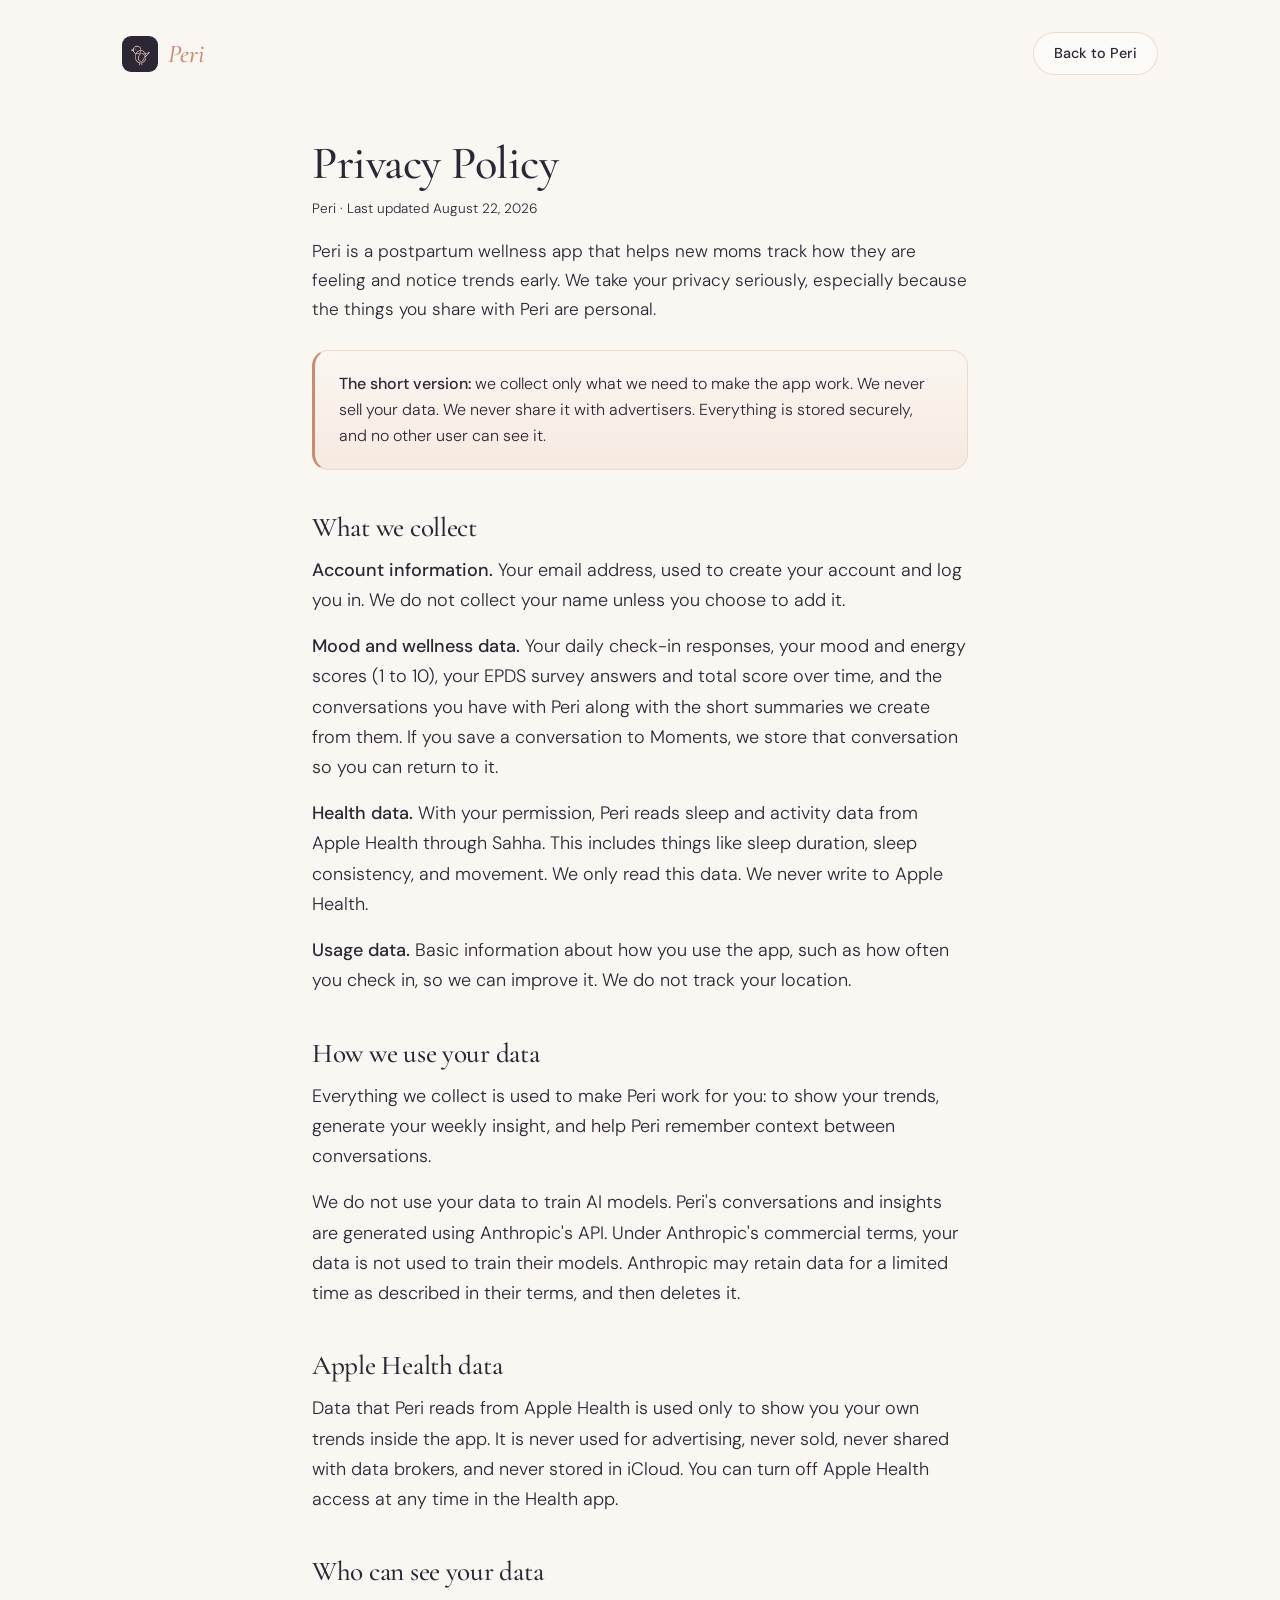
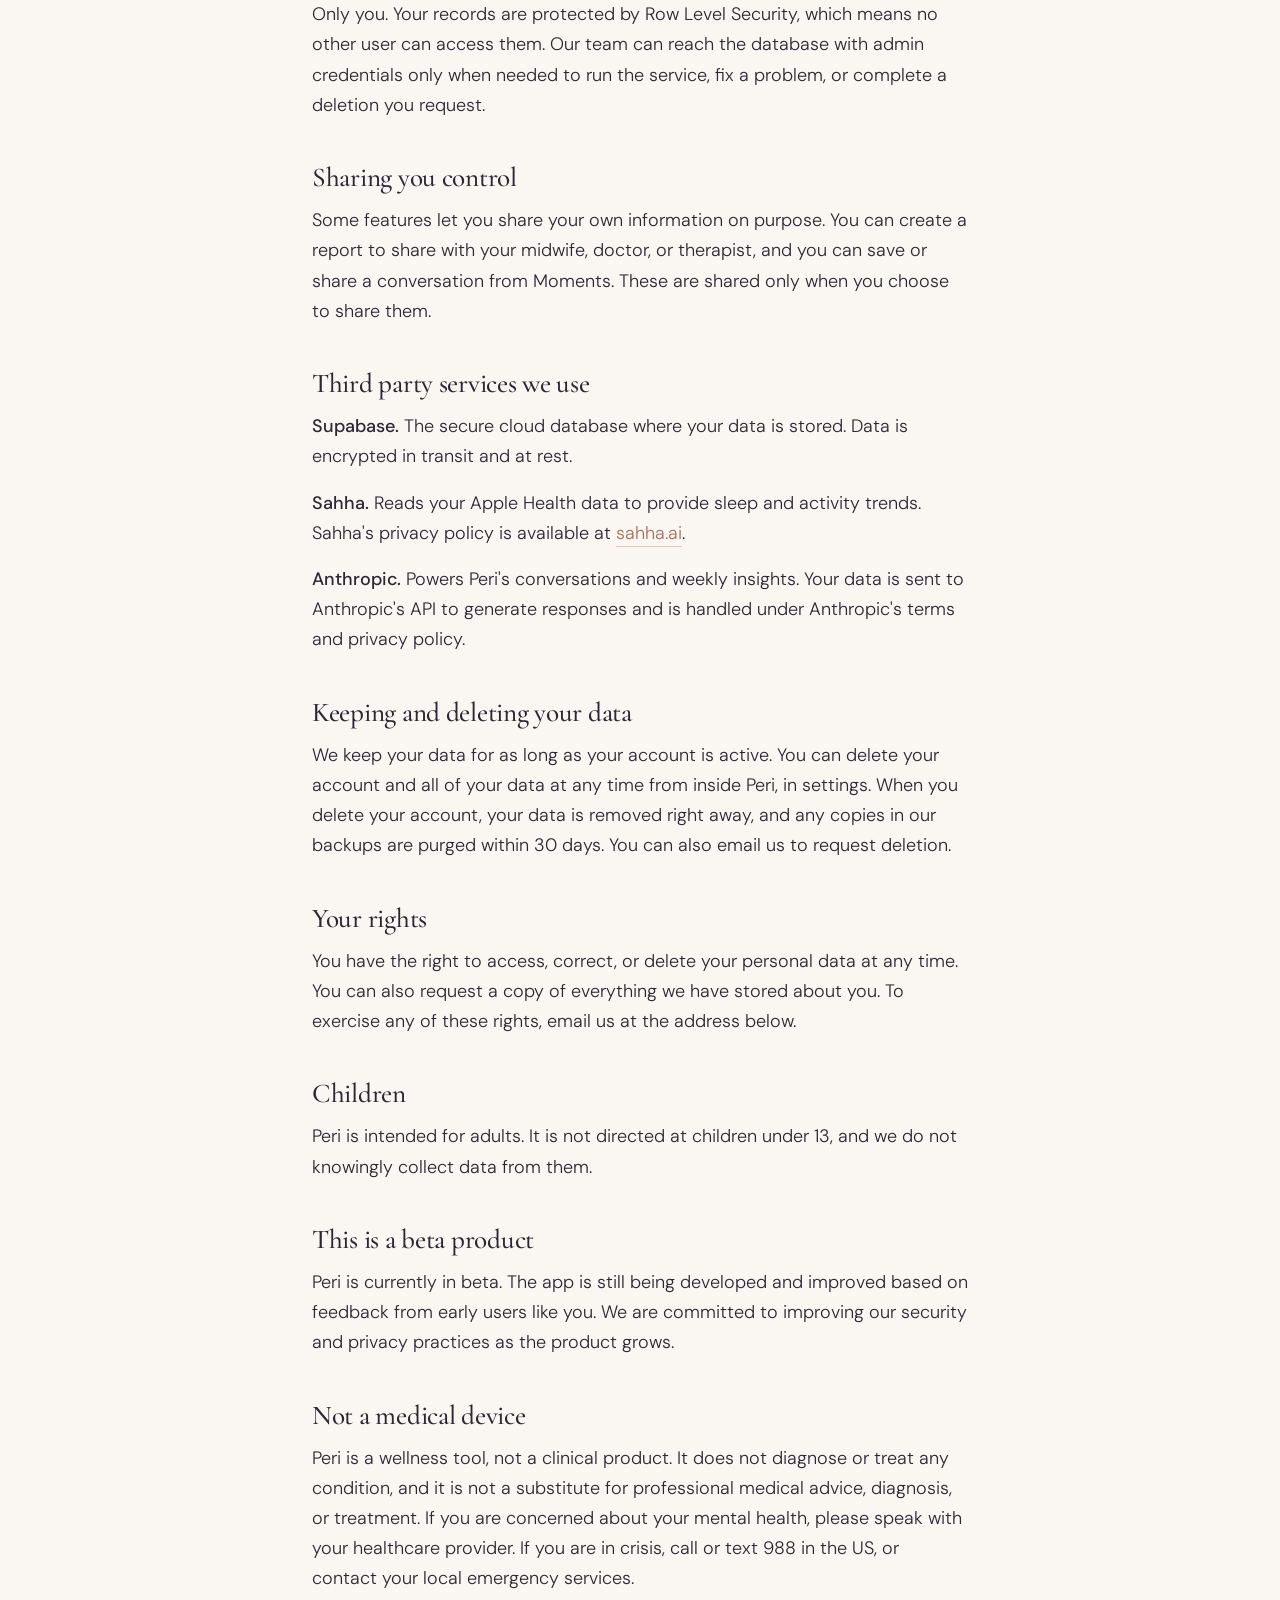
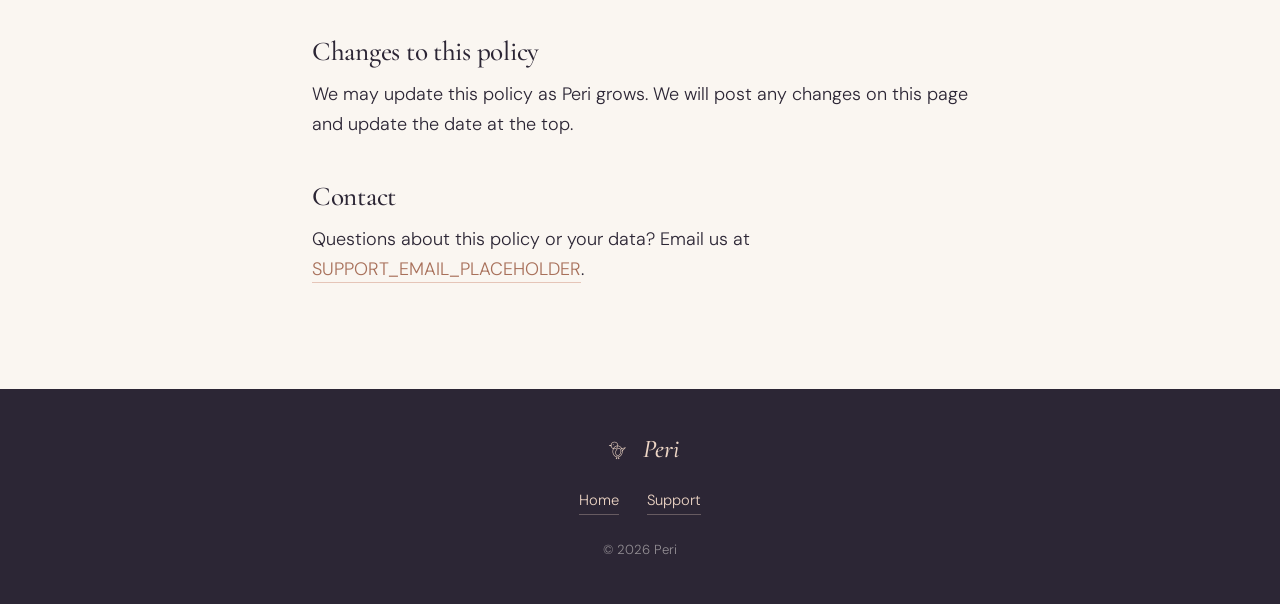
==== privacy/index.html @ 6b164f95 "Add the privacy policy page, correct the domain to heyperi.app Serves the approved policy text at /p" ====
<!doctype html>
<html lang="en">
<head>
<meta charset="utf-8">
<meta name="viewport" content="width=device-width, initial-scale=1">

<!--
  Privacy policy. Served at https://heyperi.app/privacy/

  This is the URL to give Apple in App Store Connect, under
  App Information, Privacy Policy URL.

  SUPPORT_EMAIL is still a placeholder. It appears once in the Contact
  section below and once in the footer, and both are wired to the same
  constant in the <script id="peri-config"> block, so one edit covers both.

  The policy wording is the approved text. Restyled to the site's tokens,
  not reworded. Change the "Last updated" date if you edit the content.
-->

<title>Privacy Policy, Peri</title>
<meta name="description" content="What Peri collects, how it is used, and how to delete it. We never sell your data and never share it with advertisers.">
<meta name="robots" content="index, follow">

<link rel="icon" href="../assets/favicon.png" sizes="any">
<link rel="apple-touch-icon" href="../assets/icon.png">

<meta property="og:type" content="article">
<meta property="og:title" content="Privacy Policy, Peri">
<meta property="og:description" content="What Peri collects, how it is used, and how to delete it.">
<meta name="theme-color" content="#FAF6F1">

<link rel="preconnect" href="https://fonts.googleapis.com">
<link rel="preconnect" href="https://fonts.gstatic.com" crossorigin>
<link rel="stylesheet" href="https://fonts.googleapis.com/css2?family=Cormorant+Garamond:ital,wght@0,300;0,500;1,300;1,500&family=DM+Mono:wght@300&family=DM+Sans:opsz,wght@9..40,300;9..40,500&display=swap">
<link rel="stylesheet" href="../styles.css">
</head>
<body>

<script id="peri-config">
  /* Same three constants as the home page. Keep them in sync. */
  const SUPPORT_EMAIL = 'SUPPORT_EMAIL_PLACEHOLDER';
</script>

<a class="skip-link" href="#main">Skip to content</a>

<header class="site-header">
  <a class="wordmark" href="../" aria-label="Peri, home">
    <img class="wordmark__icon" src="../assets/icon.png" alt="" width="36" height="36">
    <span class="wordmark__text">Peri</span>
  </a>
  <a class="header-link" href="../">Back to Peri</a>
</header>

<main class="legal" id="main">

  <h1>Privacy Policy</h1>
  <p class="legal__updated">Peri &middot; Last updated August 22, 2026</p>

  <p class="legal__lead">Peri is a postpartum wellness app that helps new moms track how they are feeling and notice trends early. We take your privacy seriously, especially because the things you share with Peri are personal.</p>

  <div class="legal__callout"><strong>The short version:</strong> we collect only what we need to make the app work. We never sell your data. We never share it with advertisers. Everything is stored securely, and no other user can see it.</div>

  <h2>What we collect</h2>
  <p><strong>Account information.</strong> Your email address, used to create your account and log you in. We do not collect your name unless you choose to add it.</p>
  <p><strong>Mood and wellness data.</strong> Your daily check-in responses, your mood and energy scores (1 to 10), your EPDS survey answers and total score over time, and the conversations you have with Peri along with the short summaries we create from them. If you save a conversation to Moments, we store that conversation so you can return to it.</p>
  <p><strong>Health data.</strong> With your permission, Peri reads sleep and activity data from Apple Health through Sahha. This includes things like sleep duration, sleep consistency, and movement. We only read this data. We never write to Apple Health.</p>
  <p><strong>Usage data.</strong> Basic information about how you use the app, such as how often you check in, so we can improve it. We do not track your location.</p>

  <h2>How we use your data</h2>
  <p>Everything we collect is used to make Peri work for you: to show your trends, generate your weekly insight, and help Peri remember context between conversations.</p>
  <p>We do not use your data to train AI models. Peri's conversations and insights are generated using Anthropic's API. Under Anthropic's commercial terms, your data is not used to train their models. Anthropic may retain data for a limited time as described in their terms, and then deletes it.</p>

  <h2>Apple Health data</h2>
  <p>Data that Peri reads from Apple Health is used only to show you your own trends inside the app. It is never used for advertising, never sold, never shared with data brokers, and never stored in iCloud. You can turn off Apple Health access at any time in the Health app.</p>

  <h2>Who can see your data</h2>
  <p>Only you. Your records are protected by Row Level Security, which means no other user can access them. Our team can reach the database with admin credentials only when needed to run the service, fix a problem, or complete a deletion you request.</p>

  <h2>Sharing you control</h2>
  <p>Some features let you share your own information on purpose. You can create a report to share with your midwife, doctor, or therapist, and you can save or share a conversation from Moments. These are shared only when you choose to share them.</p>

  <h2>Third party services we use</h2>
  <p><strong>Supabase.</strong> The secure cloud database where your data is stored. Data is encrypted in transit and at rest.</p>
  <p><strong>Sahha.</strong> Reads your Apple Health data to provide sleep and activity trends. Sahha's privacy policy is available at <a href="https://sahha.ai" target="_blank" rel="noopener">sahha.ai</a>.</p>
  <p><strong>Anthropic.</strong> Powers Peri's conversations and weekly insights. Your data is sent to Anthropic's API to generate responses and is handled under Anthropic's terms and privacy policy.</p>

  <h2>Keeping and deleting your data</h2>
  <p>We keep your data for as long as your account is active. You can delete your account and all of your data at any time from inside Peri, in settings. When you delete your account, your data is removed right away, and any copies in our backups are purged within 30 days. You can also email us to request deletion.</p>

  <h2>Your rights</h2>
  <p>You have the right to access, correct, or delete your personal data at any time. You can also request a copy of everything we have stored about you. To exercise any of these rights, email us at the address below.</p>

  <h2>Children</h2>
  <p>Peri is intended for adults. It is not directed at children under 13, and we do not knowingly collect data from them.</p>

  <h2>This is a beta product</h2>
  <p>Peri is currently in beta. The app is still being developed and improved based on feedback from early users like you. We are committed to improving our security and privacy practices as the product grows.</p>

  <h2>Not a medical device</h2>
  <p>Peri is a wellness tool, not a clinical product. It does not diagnose or treat any condition, and it is not a substitute for professional medical advice, diagnosis, or treatment. If you are concerned about your mental health, please speak with your healthcare provider. If you are in crisis, call or text 988 in the US, or contact your local emergency services.</p>

  <h2>Changes to this policy</h2>
  <p>We may update this policy as Peri grows. We will post any changes on this page and update the date at the top.</p>

  <h2>Contact</h2>
  <p>Questions about this policy or your data? Email us at <a href="mailto:SUPPORT_EMAIL_PLACEHOLDER" data-support>SUPPORT_EMAIL_PLACEHOLDER</a>.</p>

</main>

<footer class="site-footer">
  <div class="site-footer__inner">
    <a class="wordmark wordmark--dark" href="../" aria-label="Peri, home">
      <img class="wordmark__icon" src="../assets/icon.png" alt="" width="32" height="32" loading="lazy">
      <span class="wordmark__text">Peri</span>
    </a>
    <nav class="footer-links" aria-label="Footer">
      <a href="../">Home</a>
      <a href="mailto:SUPPORT_EMAIL_PLACEHOLDER" data-support>Support</a>
    </nav>
    <p class="copyright">&copy; 2026 Peri</p>
  </div>
</footer>

<script>
  (function () {
    if (typeof SUPPORT_EMAIL !== 'string') return;
    Array.prototype.forEach.call(document.querySelectorAll('[data-support]'), function (el) {
      el.setAttribute('href', 'mailto:' + SUPPORT_EMAIL);
      /* The Contact link shows the address itself, the footer one says "Support". */
      if (el.textContent.indexOf('PLACEHOLDER') !== -1) el.textContent = SUPPORT_EMAIL;
    });
  })();
</script>

</body>
</html>
---- styles.css ----
/* ==========================================================================
   Peri, marketing site
   Plain CSS, no build step. Mobile first.
   ========================================================================== */

:root {
  /* Palette. Single source of truth. */
  --clay:      #C98B72;
  --clay-dark: #A8705A;
  --blush:     #EDD5C5;
  --sage:      #8FA68E;
  --dusk:      #8B7B8B;
  --night:     #2C2635;
  --cream:     #FAF6F1;

  /* Type */
  --font-display: 'Cormorant Garamond', Georgia, 'Times New Roman', serif;
  --font-ui: 'DM Sans', -apple-system, BlinkMacSystemFont, 'Segoe UI', Helvetica, Arial, sans-serif;
  --font-mono: 'DM Mono', ui-monospace, SFMono-Regular, Menlo, monospace;

  /* Shape */
  --radius-card: 16px;
  --radius-pill: 50px;

  /* Rhythm */
  --pad-card: 24px;
  --gutter: 20px;
  --max-width: 1100px;
  --section-gap: 72px;

  /* Derived surfaces */
  --card-gradient: linear-gradient(180deg, var(--cream) 0%, #F6EAE0 100%);
  --card-border: rgba(237, 213, 197, 0.85);
}

*, *::before, *::after { box-sizing: border-box; }

html { -webkit-text-size-adjust: 100%; scroll-behavior: smooth; }

body {
  margin: 0;
  background: var(--cream);
  color: var(--night);
  font-family: var(--font-ui);
  font-weight: 300;
  font-size: 17px;
  line-height: 1.6;
  -webkit-font-smoothing: antialiased;
  text-rendering: optimizeLegibility;
}

img { max-width: 100%; height: auto; display: block; }

a { color: var(--clay-dark); }

/* Focus, visible and calm. */
a:focus-visible,
button:focus-visible {
  outline: 2px solid var(--clay-dark);
  outline-offset: 4px;
  border-radius: 4px;
}

.visually-hidden {
  position: absolute;
  width: 1px; height: 1px;
  padding: 0; margin: -1px;
  overflow: hidden;
  clip: rect(0 0 0 0);
  white-space: nowrap;
  border: 0;
}

.skip-link {
  position: absolute;
  left: -9999px;
  top: 0;
  background: var(--night);
  color: var(--cream);
  padding: 12px 20px;
  border-radius: 0 0 var(--radius-card) 0;
  z-index: 20;
  font-weight: 500;
  text-decoration: none;
}
.skip-link:focus { left: 0; }

/* --------------------------------------------------------------------------
   Shared type
   -------------------------------------------------------------------------- */

h1, h2, h3 {
  font-family: var(--font-display);
  font-weight: 500;   /* never bold */
  line-height: 1.14;
  letter-spacing: -0.01em;
  margin: 0;
  color: var(--night);
}

h1 { font-size: clamp(2.5rem, 7.5vw, 3.75rem); }
h2 { font-size: clamp(2rem, 6vw, 2.9rem); }
h3 { font-size: clamp(1.75rem, 5vw, 2.35rem); }

p { margin: 0; }

.eyebrow {
  font-family: var(--font-ui);
  font-weight: 500;
  font-size: 0.72rem;
  letter-spacing: 0.12em;
  text-transform: uppercase;
  color: var(--clay);
  margin-bottom: 14px;
}

.lede {
  font-size: 1.05rem;
  line-height: 1.7;
  color: var(--dusk);
  max-width: 34em;
}

/* --------------------------------------------------------------------------
   App Store badge
   -------------------------------------------------------------------------- */

.badge-link {
  display: inline-block;
  border-radius: 10px;
  transition: transform 200ms ease, opacity 200ms ease;
}
.badge-link img { width: 180px; height: auto; }
.badge-link:hover { transform: translateY(-2px); opacity: 0.88; }
.badge-link:focus-visible { outline-offset: 6px; }

/* --------------------------------------------------------------------------
   Header
   -------------------------------------------------------------------------- */

.site-header {
  max-width: var(--max-width);
  margin: 0 auto;
  padding: 22px var(--gutter);
  display: flex;
  align-items: center;
  justify-content: space-between;
  gap: 16px;
}

.wordmark {
  display: inline-flex;
  align-items: center;
  gap: 10px;
  text-decoration: none;
}
.wordmark__icon {
  width: 36px; height: 36px;
  border-radius: 9px;
}
.wordmark__text {
  font-family: var(--font-display);
  font-style: italic;
  font-weight: 500;
  font-size: 1.6rem;
  line-height: 1;
  color: var(--clay);
}
.wordmark--dark .wordmark__text { color: var(--blush); }
.wordmark--dark .wordmark__icon { width: 32px; height: 32px; }

.header-link {
  font-family: var(--font-ui);
  font-weight: 500;
  font-size: 0.9rem;
  text-decoration: none;
  color: var(--night);
  border: 1px solid var(--card-border);
  background: rgba(255, 255, 255, 0.5);
  padding: 9px 20px;
  border-radius: var(--radius-pill);
  transition: background 200ms ease, color 200ms ease, border-color 200ms ease;
}
.header-link:hover {
  background: var(--clay);
  border-color: var(--clay);
  color: #fff;
}

/* --------------------------------------------------------------------------
   Phone mockups
   -------------------------------------------------------------------------- */

.phone {
  margin: 0;
  background: var(--night);
  border-radius: 30px;
  padding: 8px;
  width: 100%;
  max-width: 240px;
  box-shadow:
    0 1px 2px rgba(44, 38, 53, 0.10),
    0 22px 48px -18px rgba(44, 38, 53, 0.36);
}
.phone img {
  width: 100%;
  border-radius: 23px;
  display: block;
}

/* --------------------------------------------------------------------------
   Hero
   -------------------------------------------------------------------------- */

.hero {
  max-width: var(--max-width);
  margin: 0 auto;
  padding: 24px var(--gutter) var(--section-gap);
  display: grid;
  gap: 48px;
}

.hero__text { max-width: 34em; }
.hero h1 { margin-bottom: 20px; }
.hero .lede { margin-bottom: 32px; }
.hero__note {
  margin-top: 16px;
  font-size: 0.85rem;
  color: var(--dusk);
}

.hero__media {
  display: flex;
  justify-content: center;
  align-items: flex-end;
  gap: 0;
}
.hero__media .phone--back {
  display: none;   /* one phone on small screens */
}

/* --------------------------------------------------------------------------
   Feature rows
   -------------------------------------------------------------------------- */

.features {
  max-width: var(--max-width);
  margin: 0 auto;
  padding: 0 var(--gutter);
  display: grid;
  gap: 28px;
}

.feature {
  background: var(--card-gradient);
  border: 1px solid var(--card-border);
  border-radius: var(--radius-card);
  padding: 32px var(--pad-card) 0;
  display: grid;
  gap: 28px;
  overflow: hidden;
}

.feature__text h3 { margin-bottom: 12px; }
.feature__text p {
  color: var(--dusk);
  font-size: 1.02rem;
  max-width: 30em;
}

.feature__media {
  margin: 0 auto;
  max-width: 204px;
  /* The phone sits into the bottom edge of the card, like the App Store frames. */
  margin-bottom: -56px;
}

/* Reveal on scroll. Neutralised under prefers-reduced-motion, below. */
.reveal {
  opacity: 0;
  transform: translateY(18px);
  transition: opacity 640ms ease, transform 640ms ease;
}
.reveal.is-visible {
  opacity: 1;
  transform: none;
}

/* --------------------------------------------------------------------------
   Trust strip
   -------------------------------------------------------------------------- */

.trust {
  background: var(--night);
  color: var(--cream);
  margin-top: var(--section-gap);
  padding: 56px 0;
}
.trust__inner {
  max-width: var(--max-width);
  margin: 0 auto;
  padding: 0 var(--gutter);
}
.trust__list {
  list-style: none;
  margin: 0;
  padding: 0;
  display: grid;
  gap: 32px;
}
.trust__list li {
  display: block;
  font-size: 1rem;
  line-height: 1.65;
  color: rgba(250, 246, 241, 0.72);
}
.trust__list strong {
  display: block;
  font-family: var(--font-display);
  font-weight: 500;
  font-size: 1.5rem;
  line-height: 1.25;
  color: var(--cream);
  margin-bottom: 8px;
}
.trust__mark {
  display: block;
  width: 26px;
  height: 1px;
  background: var(--sage);
  margin-bottom: 18px;
}

/* --------------------------------------------------------------------------
   Closing CTA
   -------------------------------------------------------------------------- */

.closing {
  max-width: var(--max-width);
  margin: 0 auto;
  padding: var(--section-gap) var(--gutter);
  text-align: center;
}
.closing h2 { margin-bottom: 16px; }
.closing p {
  color: var(--dusk);
  margin: 0 auto 32px;
  max-width: 26em;
}

/* --------------------------------------------------------------------------
   Footer
   -------------------------------------------------------------------------- */

.site-footer {
  background: var(--night);
  color: rgba(250, 246, 241, 0.7);
  padding: 44px 0;
}
.site-footer__inner {
  max-width: var(--max-width);
  margin: 0 auto;
  padding: 0 var(--gutter);
  display: grid;
  gap: 24px;
  justify-items: center;
  text-align: center;
}
.footer-links {
  display: flex;
  gap: 28px;
  flex-wrap: wrap;
  justify-content: center;
}
.footer-links a {
  color: var(--blush);
  text-decoration: none;
  font-size: 0.92rem;
  border-bottom: 1px solid rgba(237, 213, 197, 0.3);
  padding-bottom: 2px;
  transition: color 200ms ease, border-color 200ms ease;
}
.footer-links a:hover {
  color: #fff;
  border-color: rgba(255, 255, 255, 0.7);
}
.footer-links a:focus-visible { outline-color: var(--blush); }
.copyright {
  font-size: 0.82rem;
  color: rgba(250, 246, 241, 0.5);
}

/* --------------------------------------------------------------------------
   Legal pages (privacy)
   -------------------------------------------------------------------------- */

.legal {
  max-width: 720px;
  margin: 0 auto;
  padding: 24px var(--gutter) 88px;
}

.legal h1 {
  font-size: clamp(2.25rem, 6.5vw, 2.9rem);
  margin-bottom: 8px;
}

.legal__updated {
  font-family: var(--font-ui);
  font-size: 0.85rem;
  color: var(--dusk);
  margin-bottom: 36px;
}

.legal__lead {
  font-size: 1.08rem;
  line-height: 1.68;
  margin-bottom: 4px;
}

.legal__callout {
  background: var(--card-gradient);
  border: 1px solid var(--card-border);
  border-left: 3px solid var(--clay);
  border-radius: var(--radius-card);
  padding: 20px 24px;
  margin: 26px 0 8px;
  font-size: 1rem;
  line-height: 1.62;
}

.legal h2 {
  font-size: clamp(1.4rem, 4vw, 1.7rem);
  margin: 42px 0 12px;
}

.legal p {
  margin-bottom: 16px;
  color: var(--night);
  line-height: 1.68;
}

/* The lead-in phrase that opens several paragraphs. DM Sans 500 is the
   heaviest weight we load, so this never renders faux bold. */
.legal strong {
  font-weight: 500;
  color: var(--night);
}

.legal a {
  color: var(--clay-dark);
  text-decoration: none;
  border-bottom: 1px solid rgba(201, 139, 114, 0.45);
  padding-bottom: 1px;
  transition: border-color 200ms ease;
}
.legal a:hover { border-bottom-color: var(--clay-dark); }

@media (min-width: 700px) {
  .legal { padding-top: 40px; }
}

/* --------------------------------------------------------------------------
   Tablet and up
   -------------------------------------------------------------------------- */

@media (min-width: 700px) {
  :root {
    --gutter: 32px;
    --pad-card: 40px;
    --section-gap: 104px;
  }

  body { font-size: 18px; }

  .trust__list {
    grid-template-columns: repeat(3, 1fr);
    gap: 40px;
  }

  .closing p { margin-bottom: 36px; }
}

/* --------------------------------------------------------------------------
   Desktop
   -------------------------------------------------------------------------- */

@media (min-width: 960px) {
  .site-header { padding-top: 32px; }

  .hero {
    grid-template-columns: 1fr 1fr;
    align-items: center;
    gap: 56px;
    padding-top: 40px;
    padding-bottom: 72px;
  }
  .hero__media {
    align-items: center;
    justify-content: flex-end;
  }
  .hero__media .phone--back {
    display: block;
    max-width: 210px;
    margin-right: -56px;
    transform: translateY(-22px) rotate(-4deg);
    z-index: 0;
  }
  .hero__media .phone--front {
    max-width: 250px;
    position: relative;
    z-index: 1;
  }

  .features { gap: 32px; }

  .feature {
    grid-template-columns: 1fr 1fr;
    align-items: center;
    gap: 40px;
    padding: 56px var(--pad-card) 0;
    min-height: 400px;
  }
  .feature__text { padding-bottom: 56px; }

  .feature__media {
    max-width: 246px;
    margin-bottom: -64px;
    justify-self: center;
  }

  /* Alternate the sides, text right on every other row. */
  .feature:nth-of-type(even) .feature__media { order: -1; }
}

/* --------------------------------------------------------------------------
   Reduced motion
   -------------------------------------------------------------------------- */

@media (prefers-reduced-motion: reduce) {
  html { scroll-behavior: auto; }
  *, *::before, *::after {
    animation-duration: 0.001ms !important;
    animation-iteration-count: 1 !important;
    transition-duration: 0.001ms !important;
    scroll-behavior: auto !important;
  }
  .reveal { opacity: 1; transform: none; }
  .badge-link:hover { transform: none; }
}
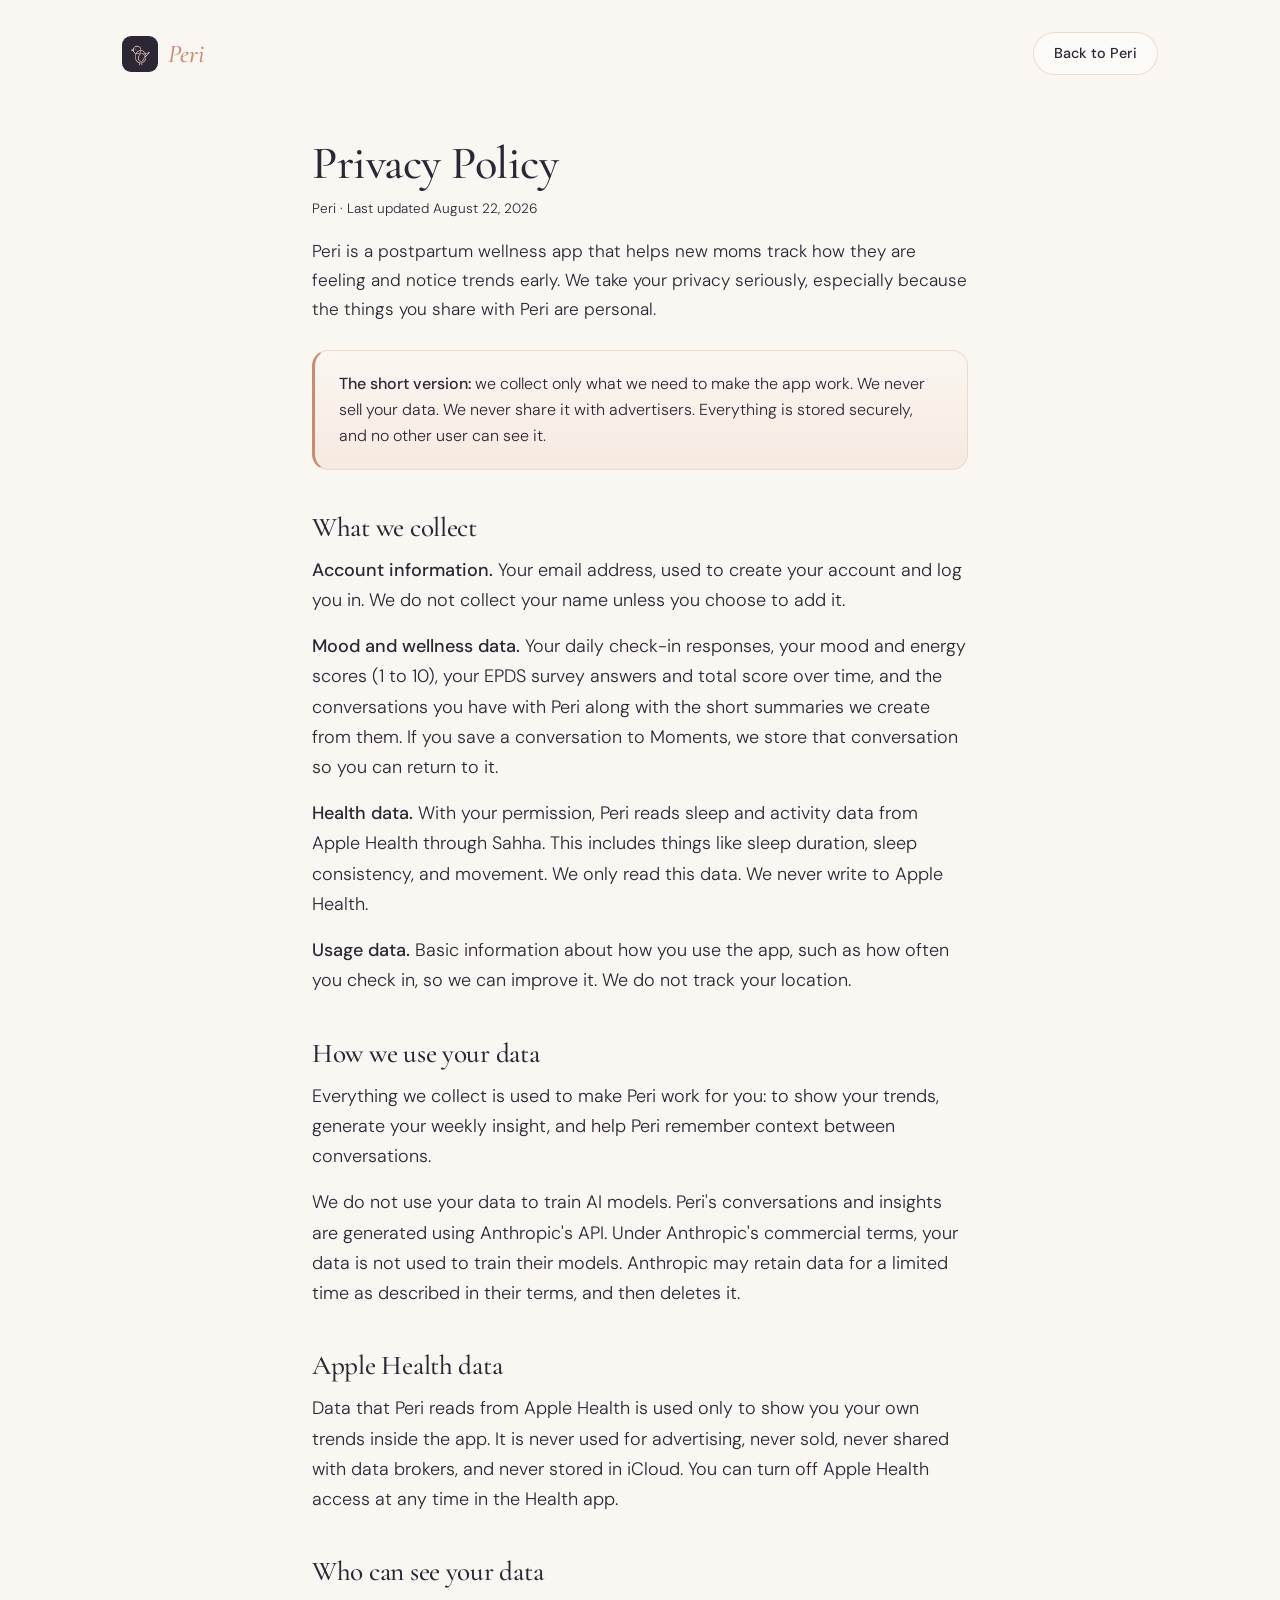
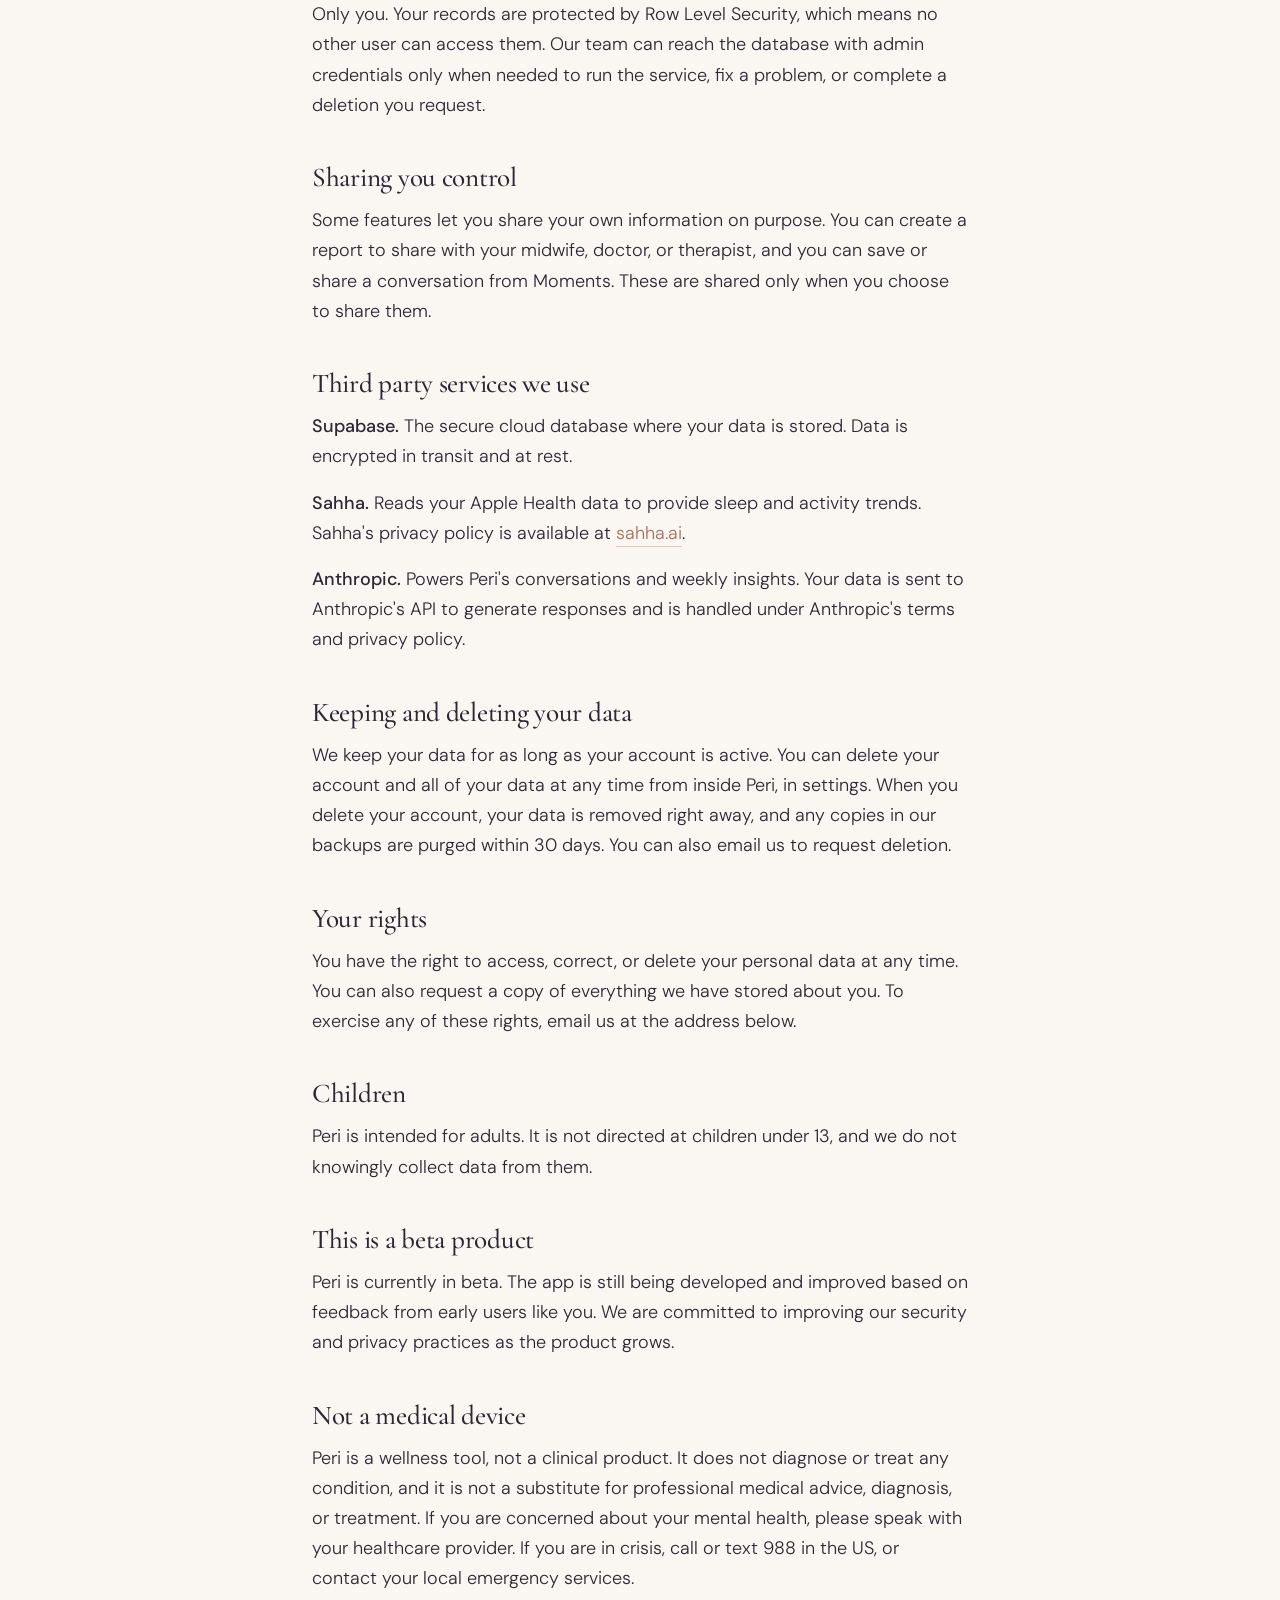
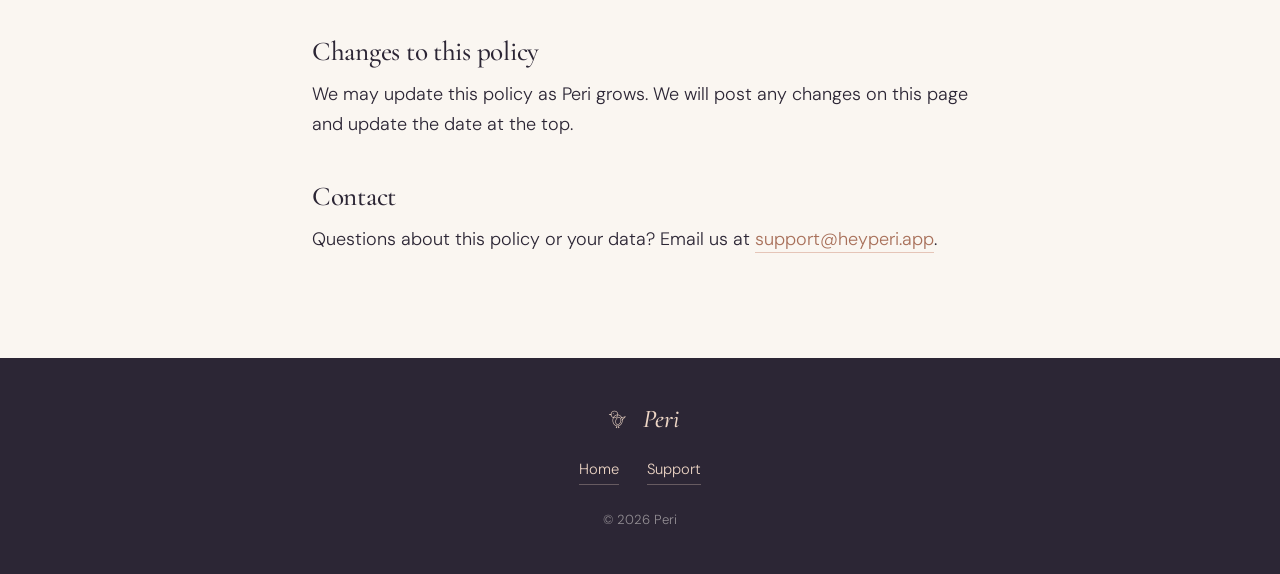
==== commit 1e9a4b75: "Point the support links at support@heyperi.app Last placeholder. The policy's Contact section now sh" ====
--- a/privacy/index.html
+++ b/privacy/index.html
@@ -39,7 +39,7 @@
 
 <script id="peri-config">
   /* Same three constants as the home page. Keep them in sync. */
-  const SUPPORT_EMAIL = 'SUPPORT_EMAIL_PLACEHOLDER';
+  const SUPPORT_EMAIL = 'support@heyperi.app';
 </script>
 
 <a class="skip-link" href="#main">Skip to content</a>
@@ -104,7 +104,7 @@
   <p>We may update this policy as Peri grows. We will post any changes on this page and update the date at the top.</p>
 
   <h2>Contact</h2>
-  <p>Questions about this policy or your data? Email us at <a href="mailto:SUPPORT_EMAIL_PLACEHOLDER" data-support>SUPPORT_EMAIL_PLACEHOLDER</a>.</p>
+  <p>Questions about this policy or your data? Email us at <a href="mailto:support@heyperi.app" data-support>support@heyperi.app</a>.</p>
 
 </main>
 
@@ -116,7 +116,7 @@
     </a>
     <nav class="footer-links" aria-label="Footer">
       <a href="../">Home</a>
-      <a href="mailto:SUPPORT_EMAIL_PLACEHOLDER" data-support>Support</a>
+      <a href="mailto:support@heyperi.app" data-support>Support</a>
     </nav>
     <p class="copyright">&copy; 2026 Peri</p>
   </div>
